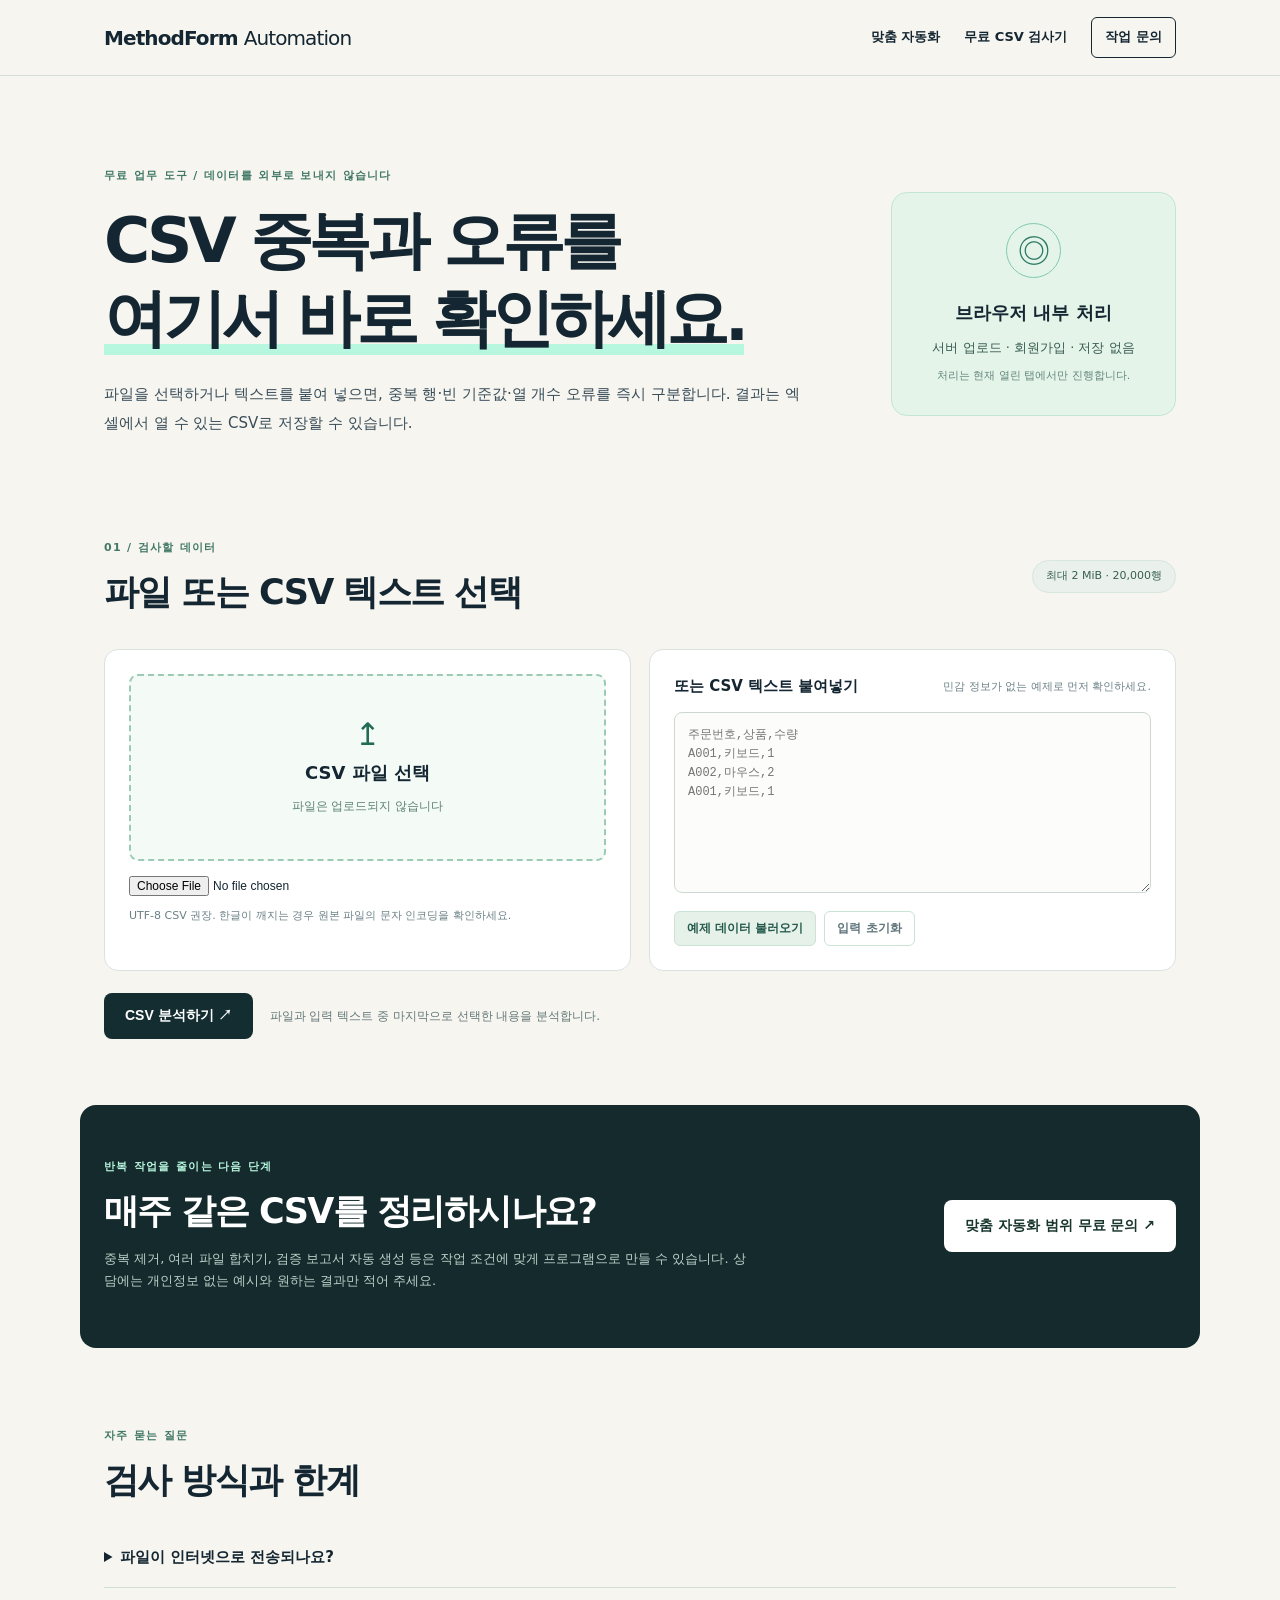
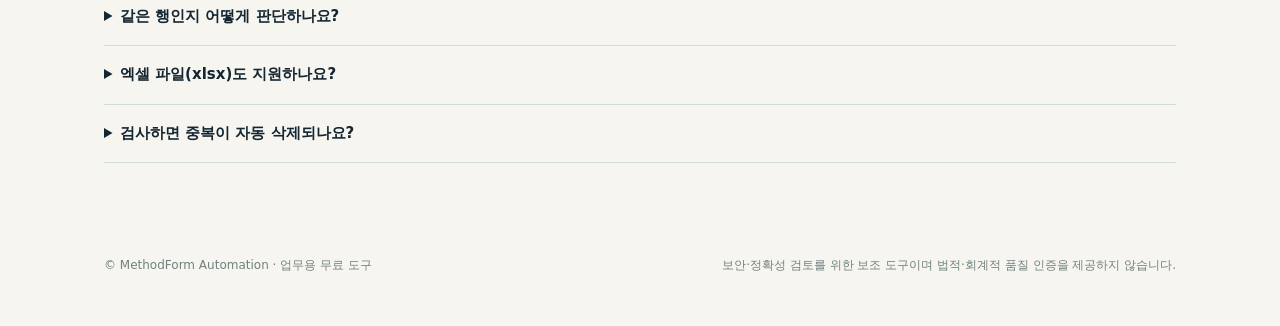
==== csv-checker.html @ 40ed43db "Build privacy-first CSV inspection utility and acquisition demo" ====
<!doctype html>
<html lang="ko">
<head>
<meta charset="utf-8">
<meta name="viewport" content="width=device-width, initial-scale=1">
<title>무료 CSV 중복·오류 검사기 | MethodForm Automation</title>
<meta name="description" content="설치·업로드 없이 CSV 파일의 중복 행과 열 개수 오류를 검사하고, 검토 결과를 CSV로 저장하세요. 모든 처리는 브라우저 안에서만 이루어집니다.">
<meta name="robots" content="index,follow">
<meta name="theme-color" content="#f6f5f0">
<link rel="canonical" href="https://melon3215.github.io/methodform-automation/csv-checker.html">
<link rel="icon" type="image/svg+xml" href="favicon.svg">
<link rel="stylesheet" href="site.css">
<link rel="stylesheet" href="checker.css">
<script type="module" src="checker.js"></script>
</head>
<body>
<header class="top"><a class="logo" href="./">MethodForm <span>Automation</span></a><nav aria-label="주요 메뉴"><a href="./#service">맞춤 자동화</a><a href="./csv-checker.html" aria-current="page">무료 CSV 검사기</a><a class="nav-cta" href="https://github.com/Melon3215/methodform-automation/issues/new?template=service-request.yml">작업 문의</a></nav></header>
<main>
<section class="checker-hero wrap">
  <div><p class="eyebrow">무료 업무 도구 / 데이터를 외부로 보내지 않습니다</p><h1>CSV 중복과 오류를<br><em>여기서 바로 확인하세요.</em></h1><p class="lead">파일을 선택하거나 텍스트를 붙여 넣으면, 중복 행·빈 기준값·열 개수 오류를 즉시 구분합니다. 결과는 엑셀에서 열 수 있는 CSV로 저장할 수 있습니다.</p></div>
  <div class="privacy-mark"><span class="privacy-icon" aria-hidden="true">◎</span><strong>브라우저 내부 처리</strong><span>서버 업로드 · 회원가입 · 저장 없음</span><small>처리는 현재 열린 탭에서만 진행합니다.</small></div>
</section>
<section class="tool wrap" aria-labelledby="tool-title">
  <div class="tool-head"><div><p class="eyebrow">01 / 검사할 데이터</p><h2 id="tool-title">파일 또는 CSV 텍스트 선택</h2></div><span class="limit-chip">최대 2 MiB · 20,000행</span></div>
  <div class="input-grid">
    <div class="upload-card"><label for="csv-file" class="upload-label"><span aria-hidden="true" class="upload-icon">↥</span><strong>CSV 파일 선택</strong><span>파일은 업로드되지 않습니다</span></label><input id="csv-file" type="file" accept=".csv,text/csv,text/plain" aria-describedby="file-help"><p id="file-help" class="minor">UTF-8 CSV 권장. 한글이 깨지는 경우 원본 파일의 문자 인코딩을 확인하세요.</p></div>
    <div class="paste-card"><label for="csv-text"><strong>또는 CSV 텍스트 붙여넣기</strong><span class="minor">민감 정보가 없는 예제로 먼저 확인하세요.</span></label><textarea id="csv-text" rows="8" spellcheck="false" placeholder="주문번호,상품,수량&#10;A001,키보드,1&#10;A002,마우스,2&#10;A001,키보드,1"></textarea><div class="small-actions"><button type="button" id="sample" class="minor-button">예제 데이터 불러오기</button><button type="button" id="clear" class="minor-button ghost">입력 초기화</button></div></div>
  </div>
  <div class="tool-actions"><button type="button" id="inspect" class="button main">CSV 분석하기 <span aria-hidden="true">↗</span></button><span id="input-message" role="status" aria-live="polite">파일과 입력 텍스트 중 마지막으로 선택한 내용을 분석합니다.</span></div>
</section>
<section id="results" class="results wrap" aria-labelledby="result-title" hidden>
  <div class="result-heading"><div><p class="eyebrow">02 / 데이터 검사 결과</p><h2 id="result-title">행별 검사 리포트</h2></div><button type="button" id="download" class="button quiet">검사 결과 CSV 저장 ↓</button></div>
  <div class="stat-grid">
    <article><span>검사한 데이터 행</span><strong id="total">—</strong></article>
    <article><span>중복 행</span><strong id="duplicate">—</strong></article>
    <article><span>열 개수 불일치</span><strong id="bad-columns">—</strong></article>
    <article><span>기준 열 빈칸</span><strong id="empty-key">—</strong></article>
  </div>
  <div class="review-settings"><div><h3>중복 확인 기준 열</h3><p>선택한 열의 값을 기준으로 비교합니다. 앞뒤 공백과 영문 대소문자 차이는 무시합니다.</p></div><fieldset id="key-fields"><legend class="sr-only">중복 확인 기준 열 선택</legend></fieldset></div>
  <div class="table-header"><p id="result-summary" role="status" aria-live="polite"></p><label for="status-filter">행 필터 <select id="status-filter"><option value="all">전체</option><option value="중복">중복</option><option value="열 개수 불일치">열 개수 불일치</option><option value="기준 열 빈칸">기준 열 빈칸</option><option value="정상">정상</option></select></label></div>
  <div class="table-scroll" tabindex="0" role="region" aria-label="검사 결과 표, 가로 스크롤 가능"><table><thead id="result-head"></thead><tbody id="result-body"></tbody></table></div>
  <div class="table-foot"><span>화면에는 최대 20개 행만 표시하며, 저장 파일에는 전체 검사 결과가 포함됩니다.</span><span>중복 행의 ‘최초행’은 원본 파일의 첫 발견 위치입니다.</span></div>
</section>
<section class="checker-cta wrap">
  <div><p class="eyebrow">반복 작업을 줄이는 다음 단계</p><h2>매주 같은 CSV를 정리하시나요?</h2><p>중복 제거, 여러 파일 합치기, 검증 보고서 자동 생성 등은 작업 조건에 맞게 프로그램으로 만들 수 있습니다. 상담에는 개인정보 없는 예시와 원하는 결과만 적어 주세요.</p></div>
  <a class="button white" href="https://github.com/Melon3215/methodform-automation/issues/new?template=service-request.yml">맞춤 자동화 범위 무료 문의 ↗</a>
</section>
<section class="faq wrap" aria-labelledby="faq-title"><p class="eyebrow">자주 묻는 질문</p><h2 id="faq-title">검사 방식과 한계</h2><details><summary>파일이 인터넷으로 전송되나요?</summary><p>아니요. 이 검사기는 파일의 내용을 브라우저에서만 읽습니다. 검사 결과를 서버에 보내거나 저장하지 않으며, 탭을 닫으면 분석 내용은 사라집니다. 민감한 파일은 사용 환경과 브라우저 확장 프로그램도 확인하세요.</p></details><details><summary>같은 행인지 어떻게 판단하나요?</summary><p>선택한 기준 열들의 값이 같은지를 확인합니다. 공백·영문 대소문자·호환 문자 차이를 정규화합니다. 두 번째 등장부터 중복으로 표시합니다. 열 개수가 다른 행과 기준값이 비어 있는 행은 따로 표시합니다.</p></details><details><summary>엑셀 파일(xlsx)도 지원하나요?</summary><p>현재는 쉼표·탭·세미콜론 구분의 UTF-8 텍스트 CSV만 지원합니다. Excel에서 ‘CSV UTF-8’로 저장해 검사하세요. 복잡한 엑셀 자동화는 맞춤 문의를 이용해 주세요.</p></details><details><summary>검사하면 중복이 자동 삭제되나요?</summary><p>아니요. 원본 보존을 우선해 중복 여부와 최초 등장 행을 표시한 리포트만 저장합니다. 실제 삭제·병합 작업은 데이터별 기준과 확인 절차가 필요합니다.</p></details></section>
</main>
<footer class="wrap"><p>© MethodForm Automation · 업무용 무료 도구</p><p>보안·정확성 검토를 위한 보조 도구이며 법적·회계적 품질 인증을 제공하지 않습니다.</p></footer>
</body></html>
---- site.css ----
:root{--ink:#142631;--teal:#b8f7df;--cream:#f6f5f0;--white:#fff;--muted:#546570;--line:#d7ddd8}*{box-sizing:border-box}html{scroll-behavior:smooth}body{margin:0;font-family:"Pretendard","Noto Sans KR",Apple SD Gothic Neo,system-ui,sans-serif;color:var(--ink);background:var(--cream);line-height:1.7}.wrap{max-width:1120px;padding-left:24px;padding-right:24px;margin-left:auto;margin-right:auto}.top{height:76px;padding:0 max(24px,calc((100% - 1120px)/2 + 24px));background:var(--cream);display:flex;justify-content:space-between;align-items:center;border-bottom:1px solid var(--line)}.logo{text-decoration:none;font-size:20px;font-weight:800;color:var(--ink);letter-spacing:-.045em}.logo span{font-weight:450}.top nav{display:flex;gap:24px;align-items:center}.top nav a{text-decoration:none;font-size:13px;color:var(--ink);font-weight:600}.top nav .nav-cta{border:1px solid var(--ink);padding:8px 13px;border-radius:6px}.eyebrow{color:#417866;text-transform:uppercase;letter-spacing:.12em;font-size:11px;font-weight:800}.hero{padding-top:104px;padding-bottom:106px}.hero h1{font-size:clamp(35px,5.9vw,71px);line-height:1.26;letter-spacing:-.07em;margin:22px 0 24px;font-weight:850}.hero em{font-style:normal;border-bottom:8px solid var(--teal)}.lead{max-width:770px;color:#394d58;font-size:17px;line-height:1.9}.actions{display:flex;gap:13px;flex-wrap:wrap;margin-top:32px}.button{display:inline-block;text-decoration:none;font-size:14px;font-weight:800;border-radius:8px;padding:14px 21px;transition:transform .12s ease,box-shadow .12s ease}.button:hover{transform:translateY(-2px)}.button.main{background:#132d30;color:#fff}.button.quiet{border:1px solid #bacac5;color:#213f3e}.note{color:var(--muted);font-size:12px;margin-top:19px}.free-tool-banner{padding-top:24px;padding-bottom:24px;display:flex;justify-content:space-between;align-items:center;gap:24px;background:#e7f7eb;border:1px solid #d2e9d9;border-radius:14px;margin-bottom:60px}.free-tool-banner h2{font-size:clamp(20px,2.3vw,28px);line-height:1.35;letter-spacing:-.04em;margin:5px 0}.free-tool-banner p:not(.eyebrow){font-size:13px;color:#45695a;margin:8px 0}.free-tool-banner .button{white-space:nowrap}@media(max-width:800px){.free-tool-banner{flex-direction:column;align-items:flex-start;margin-left:15px;margin-right:15px}.free-tool-banner .button{white-space:normal}}.proof{padding-top:70px;padding-bottom:85px;border-top:1px solid var(--line)}.section-head h2,.example h2,.process h2,.bottom h2{letter-spacing:-.055em;font-size:clamp(25px,3.5vw,42px);line-height:1.35;margin:12px 0}.section-head p:not(.eyebrow){max-width:680px;color:var(--muted)}.tiles{display:grid;grid-template-columns:repeat(3,1fr);gap:18px;margin-top:38px}.tiles article{background:#fff;padding:30px 26px;border-radius:12px;border:1px solid #e8eeeb;min-height:320px}.index{font-family:Georgia,serif;font-size:24px;color:#8cbcad}.tiles h3{font-size:20px;margin:21px 0 6px;letter-spacing:-.04em}.tiles p,.tiles li{font-size:14px;color:#4d616b}.tiles ul{padding-left:18px;margin-top:20px}.tiles li{margin-bottom:4px}.example{padding-top:76px;padding-bottom:88px;display:grid;grid-template-columns:1fr 1fr;gap:68px;align-items:center}.example p:not(.eyebrow){color:var(--muted)}.terminal{background:#142731;color:#e4fbf2;border-radius:13px;padding:23px 30px;box-shadow:0 17px 43px #17252618}.terminal pre{font-family:ui-monospace,Consolas,monospace;font-size:13px;line-height:1.85;overflow:auto;margin:20px 0}.terminal .dots{color:#b5c9c6;font-size:10px}.dots span{margin-left:10px;color:#7b9c9b}.terminal p{color:#92aaa5!important;font-size:11px}.process{padding-top:77px;padding-bottom:108px;border-top:1px solid var(--line)}.steps{display:grid;grid-template-columns:repeat(3,1fr);gap:30px;margin-top:35px}.steps b{display:inline-flex;width:38px;height:38px;border:1px solid #b1c0b9;justify-content:center;align-items:center;border-radius:50%}.steps h3{font-size:18px;margin:17px 0 8px}.steps p{font-size:14px;color:var(--muted)}.bottom{padding-top:64px;padding-bottom:74px;background:#142a2c;color:#fff;border-radius:16px;margin-bottom:60px}.bottom .eyebrow{color:#b8f7df}.bottom h2{font-size:clamp(29px,3.5vw,42px)}.bottom p{max-width:675px;color:#dae7e5}.bottom .button.white{background:white;color:#132e2c;margin-top:10px}.bottom .note{color:#bbd0ca}footer{display:flex;gap:30px;justify-content:space-between;font-size:12px;color:#71817f;padding-bottom:38px}@media(max-width:800px){.top nav a:not(.nav-cta){display:none}.hero{padding-top:65px;padding-bottom:70px}.tiles{grid-template-columns:1fr}.tiles article{min-height:unset}.example{grid-template-columns:1fr;gap:15px;padding-top:30px}.steps{grid-template-columns:1fr}.bottom{border-radius:0}.hero em{border-bottom-width:4px}footer{display:block}}
---- checker.css ----
.checker-hero{padding-top:80px;padding-bottom:76px;display:grid;grid-template-columns:minmax(0,1fr) 285px;align-items:center;gap:50px}.checker-hero h1{font-size:clamp(36px,5vw,63px);line-height:1.25;letter-spacing:-.07em;margin:16px 0 21px}.checker-hero h1 em{font-style:normal;box-shadow:inset 0 -11px #b8f7df}.checker-hero .lead{font-size:15px;max-width:710px}.privacy-mark{padding:30px 22px;background:#e4f4e9;border:1px solid #c3e6d4;border-radius:16px;display:flex;align-items:center;flex-direction:column;gap:8px;text-align:center}.privacy-icon{display:grid;place-items:center;border:1px solid #81c9b0;width:55px;height:55px;border-radius:50%;font-size:32px;font-family:serif;color:#2b7864}.privacy-mark strong{font-size:18px;margin-top:12px}.privacy-mark span:not(.privacy-icon){font-size:13px;color:#385b53}.privacy-mark small{font-size:11px;color:#64867d}.tool{padding-bottom:66px}.tool-head,.result-heading{display:flex;align-items:center;justify-content:space-between;gap:20px;margin-bottom:25px}.tool h2,.results h2,.checker-cta h2,.faq h2{letter-spacing:-.045em;font-size:clamp(25px,3vw,35px);line-height:1.35;margin:8px 0}.limit-chip{background:#eaf1ed;border:1px solid #d7e6df;padding:6px 13px;border-radius:99px;font-size:11px;color:#385e51;white-space:nowrap}.input-grid{display:grid;grid-template-columns:1fr 1fr;gap:18px}.upload-card,.paste-card{border:1px solid #dae2df;background:white;padding:24px;border-radius:14px;min-width:0}.upload-label{min-height:187px;display:flex;align-items:center;justify-content:center;flex-direction:column;gap:8px;border-radius:9px;border:2px dashed #9dcab5;background:#f4fbf7;cursor:pointer}.upload-label:hover{background:#eaf8f0}.upload-label:focus-within{outline:3px solid #76bfaa}.upload-icon{font-size:31px;line-height:1;color:#236b56}.upload-label strong{font-size:18px}.upload-label span:last-child{font-size:12px;color:#5d8172}.upload-card input{display:block;width:100%;margin:15px 0 0;font-size:12px}.minor{font-size:11px;color:#6b8086;line-height:1.6}.paste-card label{display:flex;align-items:center;justify-content:space-between;gap:12px;margin-bottom:12px}.paste-card label strong{font-size:15px}.paste-card textarea{width:100%;min-height:175px;resize:vertical;border:1px solid #cdd8d4;border-radius:8px;background:#fcfdfb;padding:13px;font-family:ui-monospace,Consolas,monospace;font-size:12px;line-height:1.6;color:#19342f}.paste-card textarea:focus,.review-settings input:focus-visible,.table-header select:focus-visible{outline:3px solid #b8f7df;outline-offset:2px}.small-actions{margin-top:10px;display:flex;flex-wrap:wrap;gap:8px}.minor-button{background:#e5f1e9;border:1px solid #c9e3d5;border-radius:6px;color:#25594c;cursor:pointer;padding:8px 12px;font:600 12px system-ui}.minor-button.ghost{background:#fff;color:#5e747a}.minor-button:hover{border-color:#68a68d}.tool-actions{display:flex;align-items:center;gap:17px;flex-wrap:wrap;margin-top:22px}.tool-actions button{border:0;cursor:pointer}.tool-actions>span{font-size:12px;color:#647879}.tool-actions .button[disabled],.result-heading .button[disabled]{opacity:.5;cursor:not-allowed}.results{margin-bottom:72px}.stat-grid{display:grid;grid-template-columns:repeat(4,1fr);gap:14px;margin:17px 0 23px}.stat-grid article{background:#fff;border:1px solid #dde5df;border-radius:12px;padding:19px 22px}.stat-grid span{display:block;font-size:12px;color:#596f68}.stat-grid strong{display:block;font-size:35px;line-height:1.3;letter-spacing:-.06em;margin-top:8px;font-variant-numeric:tabular-nums}.stat-grid article:nth-child(2) strong{color:#a44e32}.stat-grid article:nth-child(3) strong{color:#8e5a25}.review-settings{display:flex;justify-content:space-between;align-items:center;gap:20px;padding:22px;border:1px solid #d4e4dc;background:#eaf5ed;border-radius:12px;margin-bottom:22px}.review-settings h3{font-size:16px;margin:0 0 4px}.review-settings p{font-size:12px;color:#4d685d;margin:0}.review-settings fieldset{display:flex;gap:7px;flex-wrap:wrap;border:0;padding:0;max-width:510px}.key-choice{display:flex;align-items:center;gap:7px;white-space:nowrap;background:#fff;border:1px solid #d0dfd6;border-radius:7px;padding:7px 10px;font-size:12px;cursor:pointer}.key-choice:has(input:checked){background:#d0f5e1;border-color:#5bb58d;font-weight:700}.key-choice input{accent-color:#177854}.table-header{display:flex;justify-content:space-between;gap:20px;align-items:center;flex-wrap:wrap;margin-bottom:12px}.table-header p{font-size:12px;color:#486057}.table-header label{font-size:12px;font-weight:650}.table-header select{border:1px solid #bdcac3;background:white;border-radius:7px;padding:9px 13px;margin-left:10px;color:#29493e}.table-scroll{background:#fff;border:1px solid #dce5df;border-radius:12px;overflow:auto;max-height:530px}.table-scroll table{border-collapse:collapse;width:100%;font:12px ui-monospace,Consolas,monospace;text-align:left;white-space:nowrap}.table-scroll th{position:sticky;top:0;background:#eaf3ed;z-index:1;font-size:12px;color:#34584b;border-bottom:1px solid #c9dcd0}.table-scroll th,.table-scroll td{padding:12px 14px;border-right:1px solid #edf0ec;border-bottom:1px solid #f0f2ef;max-width:300px;overflow:hidden;text-overflow:ellipsis}.table-scroll td:empty::after{content:'—';color:#9baa9f}.table-scroll tr.flag-duplicate{background:#fff4ef}.table-scroll tr.flag-error{background:#fff9e8}.table-scroll tr:hover{filter:brightness(.98)}.table-scroll td .status{font:700 11px system-ui;padding:5px 8px;border-radius:5px;background:#eaf5ee;color:#286047}.table-scroll td .status.warning{background:#fff0df;color:#965b23}.table-scroll td .status.duplicate{background:#ffdfd2;color:#9d3f24}.table-foot{display:flex;justify-content:space-between;gap:12px;color:#61776c;font-size:11px;margin-top:11px}.checker-cta{background:#142a2c;color:#fff;border-radius:16px;padding-top:42px;padding-bottom:43px;display:flex;justify-content:space-between;align-items:center;gap:30px}.checker-cta .eyebrow{color:#b8f7df}.checker-cta h2{margin:8px 0}.checker-cta p:not(.eyebrow){max-width:650px;color:#b9d3ca;font-size:13px}.checker-cta .button.white{background:#fff;color:#18362d;white-space:nowrap}.faq{padding-top:68px;padding-bottom:80px}.faq h2{margin-bottom:25px}.faq details{border-bottom:1px solid #d1ded6;padding:16px 0}.faq summary{cursor:pointer;font-size:15px;font-weight:750}.faq details p{color:#4e655d;font-size:13px;line-height:1.8;max-width:830px}.sr-only{position:absolute;width:1px;height:1px;overflow:hidden;clip:rect(0,0,0,0);white-space:nowrap}.tool [hidden],.results[hidden]{display:none!important}.input-error{color:#a64229!important;font-weight:700}button:focus-visible,a:focus-visible,input:focus-visible,summary:focus-visible{outline:3px solid #63b99e;outline-offset:3px}
@media(max-width:920px){.checker-hero{grid-template-columns:1fr 210px;gap:20px}.input-grid{grid-template-columns:1fr}.checker-cta{align-items:flex-start;flex-direction:column}.review-settings{align-items:flex-start;flex-direction:column}.stat-grid{grid-template-columns:repeat(2,1fr)}}
@media(max-width:600px){.checker-hero{padding-top:45px;padding-bottom:30px;grid-template-columns:1fr}.privacy-mark{align-items:flex-start;text-align:left;padding:18px}.privacy-icon{display:none}.privacy-mark strong{margin:0}.checker-hero h1{font-size:37px}.tool-head,.result-heading{align-items:flex-start;flex-direction:column;gap:8px}.upload-card,.paste-card{padding:16px}.paste-card label{align-items:flex-start;flex-direction:column;gap:0}.review-settings{padding:16px}.stat-grid{gap:8px}.stat-grid article{padding:13px}.stat-grid strong{font-size:29px}.checker-cta{border-radius:0}.table-foot{flex-direction:column}.tool-actions .button{width:100%}.faq{padding-top:50px}.top .logo{font-size:17px}.top nav{gap:8px}.top nav a.nav-cta{padding:6px 9px;font-size:11px}}
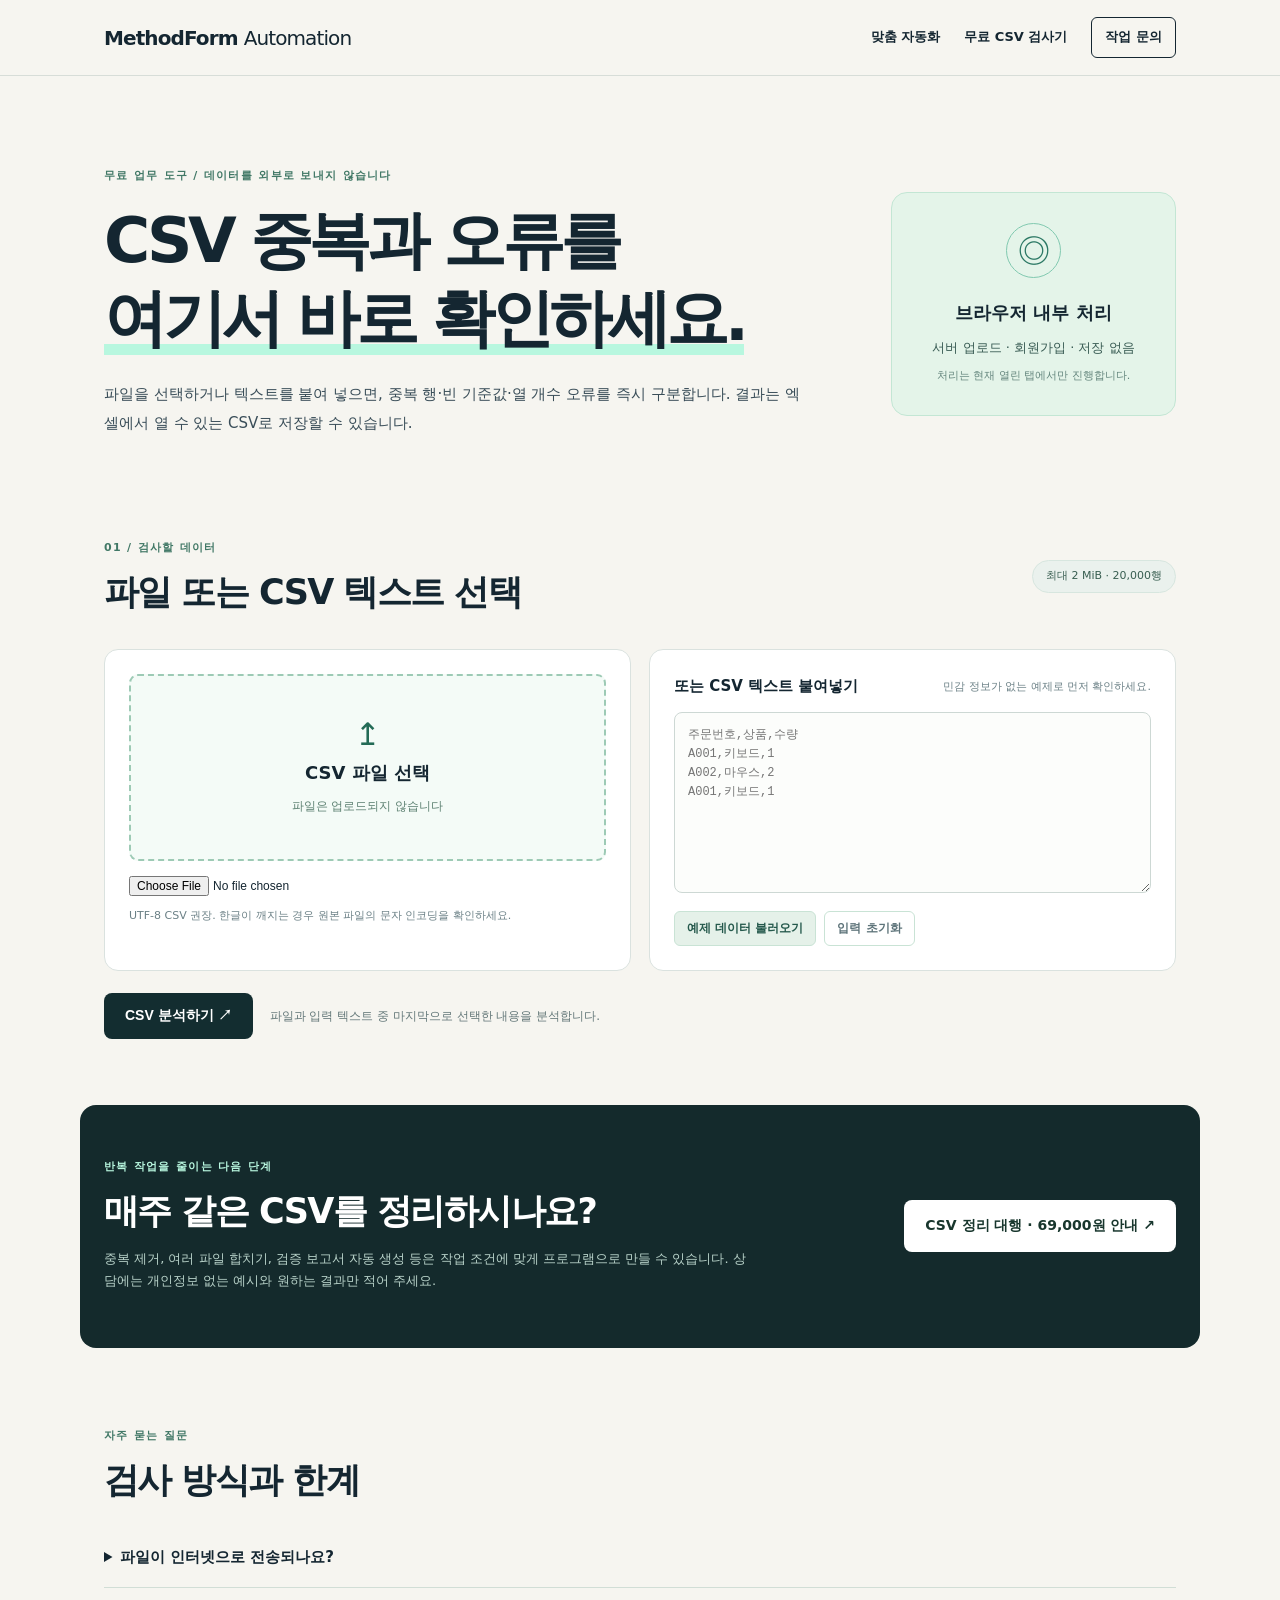
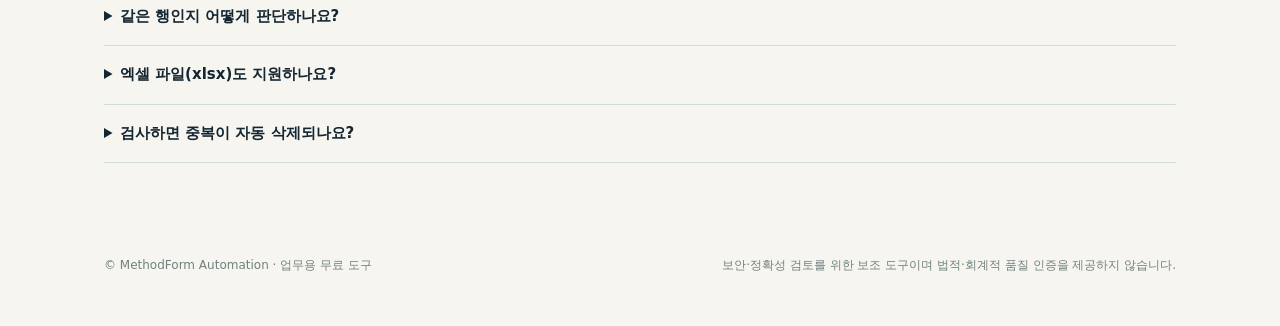
==== commit 88ab5de7: "Publish fixed-price CSV merge service and dedicated quote request" ====
--- a/csv-checker.html
+++ b/csv-checker.html
@@ -43,7 +43,7 @@
 </section>
 <section class="checker-cta wrap">
   <div><p class="eyebrow">반복 작업을 줄이는 다음 단계</p><h2>매주 같은 CSV를 정리하시나요?</h2><p>중복 제거, 여러 파일 합치기, 검증 보고서 자동 생성 등은 작업 조건에 맞게 프로그램으로 만들 수 있습니다. 상담에는 개인정보 없는 예시와 원하는 결과만 적어 주세요.</p></div>
-  <a class="button white" href="https://github.com/Melon3215/methodform-automation/issues/new?template=service-request.yml">맞춤 자동화 범위 무료 문의 ↗</a>
+  <a class="button white" href="csv-merge-service.html">CSV 정리 대행 · 69,000원 안내 ↗</a>
 </section>
 <section class="faq wrap" aria-labelledby="faq-title"><p class="eyebrow">자주 묻는 질문</p><h2 id="faq-title">검사 방식과 한계</h2><details><summary>파일이 인터넷으로 전송되나요?</summary><p>아니요. 이 검사기는 파일의 내용을 브라우저에서만 읽습니다. 검사 결과를 서버에 보내거나 저장하지 않으며, 탭을 닫으면 분석 내용은 사라집니다. 민감한 파일은 사용 환경과 브라우저 확장 프로그램도 확인하세요.</p></details><details><summary>같은 행인지 어떻게 판단하나요?</summary><p>선택한 기준 열들의 값이 같은지를 확인합니다. 공백·영문 대소문자·호환 문자 차이를 정규화합니다. 두 번째 등장부터 중복으로 표시합니다. 열 개수가 다른 행과 기준값이 비어 있는 행은 따로 표시합니다.</p></details><details><summary>엑셀 파일(xlsx)도 지원하나요?</summary><p>현재는 쉼표·탭·세미콜론 구분의 UTF-8 텍스트 CSV만 지원합니다. Excel에서 ‘CSV UTF-8’로 저장해 검사하세요. 복잡한 엑셀 자동화는 맞춤 문의를 이용해 주세요.</p></details><details><summary>검사하면 중복이 자동 삭제되나요?</summary><p>아니요. 원본 보존을 우선해 중복 여부와 최초 등장 행을 표시한 리포트만 저장합니다. 실제 삭제·병합 작업은 데이터별 기준과 확인 절차가 필요합니다.</p></details></section>
 </main>
--- a/site.css
+++ b/site.css
@@ -1 +1,15 @@
-:root{--ink:#142631;--teal:#b8f7df;--cream:#f6f5f0;--white:#fff;--muted:#546570;--line:#d7ddd8}*{box-sizing:border-box}html{scroll-behavior:smooth}body{margin:0;font-family:"Pretendard","Noto Sans KR",Apple SD Gothic Neo,system-ui,sans-serif;color:var(--ink);background:var(--cream);line-height:1.7}.wrap{max-width:1120px;padding-left:24px;padding-right:24px;margin-left:auto;margin-right:auto}.top{height:76px;padding:0 max(24px,calc((100% - 1120px)/2 + 24px));background:var(--cream);display:flex;justify-content:space-between;align-items:center;border-bottom:1px solid var(--line)}.logo{text-decoration:none;font-size:20px;font-weight:800;color:var(--ink);letter-spacing:-.045em}.logo span{font-weight:450}.top nav{display:flex;gap:24px;align-items:center}.top nav a{text-decoration:none;font-size:13px;color:var(--ink);font-weight:600}.top nav .nav-cta{border:1px solid var(--ink);padding:8px 13px;border-radius:6px}.eyebrow{color:#417866;text-transform:uppercase;letter-spacing:.12em;font-size:11px;font-weight:800}.hero{padding-top:104px;padding-bottom:106px}.hero h1{font-size:clamp(35px,5.9vw,71px);line-height:1.26;letter-spacing:-.07em;margin:22px 0 24px;font-weight:850}.hero em{font-style:normal;border-bottom:8px solid var(--teal)}.lead{max-width:770px;color:#394d58;font-size:17px;line-height:1.9}.actions{display:flex;gap:13px;flex-wrap:wrap;margin-top:32px}.button{display:inline-block;text-decoration:none;font-size:14px;font-weight:800;border-radius:8px;padding:14px 21px;transition:transform .12s ease,box-shadow .12s ease}.button:hover{transform:translateY(-2px)}.button.main{background:#132d30;color:#fff}.button.quiet{border:1px solid #bacac5;color:#213f3e}.note{color:var(--muted);font-size:12px;margin-top:19px}.free-tool-banner{padding-top:24px;padding-bottom:24px;display:flex;justify-content:space-between;align-items:center;gap:24px;background:#e7f7eb;border:1px solid #d2e9d9;border-radius:14px;margin-bottom:60px}.free-tool-banner h2{font-size:clamp(20px,2.3vw,28px);line-height:1.35;letter-spacing:-.04em;margin:5px 0}.free-tool-banner p:not(.eyebrow){font-size:13px;color:#45695a;margin:8px 0}.free-tool-banner .button{white-space:nowrap}@media(max-width:800px){.free-tool-banner{flex-direction:column;align-items:flex-start;margin-left:15px;margin-right:15px}.free-tool-banner .button{white-space:normal}}.proof{padding-top:70px;padding-bottom:85px;border-top:1px solid var(--line)}.section-head h2,.example h2,.process h2,.bottom h2{letter-spacing:-.055em;font-size:clamp(25px,3.5vw,42px);line-height:1.35;margin:12px 0}.section-head p:not(.eyebrow){max-width:680px;color:var(--muted)}.tiles{display:grid;grid-template-columns:repeat(3,1fr);gap:18px;margin-top:38px}.tiles article{background:#fff;padding:30px 26px;border-radius:12px;border:1px solid #e8eeeb;min-height:320px}.index{font-family:Georgia,serif;font-size:24px;color:#8cbcad}.tiles h3{font-size:20px;margin:21px 0 6px;letter-spacing:-.04em}.tiles p,.tiles li{font-size:14px;color:#4d616b}.tiles ul{padding-left:18px;margin-top:20px}.tiles li{margin-bottom:4px}.example{padding-top:76px;padding-bottom:88px;display:grid;grid-template-columns:1fr 1fr;gap:68px;align-items:center}.example p:not(.eyebrow){color:var(--muted)}.terminal{background:#142731;color:#e4fbf2;border-radius:13px;padding:23px 30px;box-shadow:0 17px 43px #17252618}.terminal pre{font-family:ui-monospace,Consolas,monospace;font-size:13px;line-height:1.85;overflow:auto;margin:20px 0}.terminal .dots{color:#b5c9c6;font-size:10px}.dots span{margin-left:10px;color:#7b9c9b}.terminal p{color:#92aaa5!important;font-size:11px}.process{padding-top:77px;padding-bottom:108px;border-top:1px solid var(--line)}.steps{display:grid;grid-template-columns:repeat(3,1fr);gap:30px;margin-top:35px}.steps b{display:inline-flex;width:38px;height:38px;border:1px solid #b1c0b9;justify-content:center;align-items:center;border-radius:50%}.steps h3{font-size:18px;margin:17px 0 8px}.steps p{font-size:14px;color:var(--muted)}.bottom{padding-top:64px;padding-bottom:74px;background:#142a2c;color:#fff;border-radius:16px;margin-bottom:60px}.bottom .eyebrow{color:#b8f7df}.bottom h2{font-size:clamp(29px,3.5vw,42px)}.bottom p{max-width:675px;color:#dae7e5}.bottom .button.white{background:white;color:#132e2c;margin-top:10px}.bottom .note{color:#bbd0ca}footer{display:flex;gap:30px;justify-content:space-between;font-size:12px;color:#71817f;padding-bottom:38px}@media(max-width:800px){.top nav a:not(.nav-cta){display:none}.hero{padding-top:65px;padding-bottom:70px}.tiles{grid-template-columns:1fr}.tiles article{min-height:unset}.example{grid-template-columns:1fr;gap:15px;padding-top:30px}.steps{grid-template-columns:1fr}.bottom{border-radius:0}.hero em{border-bottom-width:4px}footer{display:block}}+:root{--ink:#142631;--teal:#b8f7df;--cream:#f6f5f0;--white:#fff;--muted:#546570;--line:#d7ddd8}*{box-sizing:border-box}html{scroll-behavior:smooth}body{margin:0;font-family:"Pretendard","Noto Sans KR",Apple SD Gothic Neo,system-ui,sans-serif;color:var(--ink);background:var(--cream);line-height:1.7}.wrap{max-width:1120px;padding-left:24px;padding-right:24px;margin-left:auto;margin-right:auto}.top{height:76px;padding:0 max(24px,calc((100% - 1120px)/2 + 24px));background:var(--cream);display:flex;justify-content:space-between;align-items:center;border-bottom:1px solid var(--line)}.logo{text-decoration:none;font-size:20px;font-weight:800;color:var(--ink);letter-spacing:-.045em}.logo span{font-weight:450}.top nav{display:flex;gap:24px;align-items:center}.top nav a{text-decoration:none;font-size:13px;color:var(--ink);font-weight:600}.top nav .nav-cta{border:1px solid var(--ink);padding:8px 13px;border-radius:6px}.eyebrow{color:#417866;text-transform:uppercase;letter-spacing:.12em;font-size:11px;font-weight:800}.hero{padding-top:104px;padding-bottom:106px}.hero h1{font-size:clamp(35px,5.9vw,71px);line-height:1.26;letter-spacing:-.07em;margin:22px 0 24px;font-weight:850}.hero em{font-style:normal;border-bottom:8px solid var(--teal)}.lead{max-width:770px;color:#394d58;font-size:17px;line-height:1.9}.actions{display:flex;gap:13px;flex-wrap:wrap;margin-top:32px}.button{display:inline-block;text-decoration:none;font-size:14px;font-weight:800;border-radius:8px;padding:14px 21px;transition:transform .12s ease,box-shadow .12s ease}.button:hover{transform:translateY(-2px)}.button.main{background:#132d30;color:#fff}.button.quiet{border:1px solid #bacac5;color:#213f3e}.note{color:var(--muted);font-size:12px;margin-top:19px}.free-tool-banner{padding-top:24px;padding-bottom:24px;display:flex;justify-content:space-between;align-items:center;gap:24px;background:#e7f7eb;border:1px solid #d2e9d9;border-radius:14px;margin-bottom:60px}.free-tool-banner h2{font-size:clamp(20px,2.3vw,28px);line-height:1.35;letter-spacing:-.04em;margin:5px 0}.free-tool-banner p:not(.eyebrow){font-size:13px;color:#45695a;margin:8px 0}.free-tool-banner .button{white-space:nowrap}@media(max-width:800px){.free-tool-banner{flex-direction:column;align-items:flex-start;margin-left:15px;margin-right:15px}.free-tool-banner .button{white-space:normal}}.proof{padding-top:70px;padding-bottom:85px;border-top:1px solid var(--line)}.section-head h2,.example h2,.process h2,.bottom h2{letter-spacing:-.055em;font-size:clamp(25px,3.5vw,42px);line-height:1.35;margin:12px 0}.section-head p:not(.eyebrow){max-width:680px;color:var(--muted)}.tiles{display:grid;grid-template-columns:repeat(3,1fr);gap:18px;margin-top:38px}.tiles article{background:#fff;padding:30px 26px;border-radius:12px;border:1px solid #e8eeeb;min-height:320px}.index{font-family:Georgia,serif;font-size:24px;color:#8cbcad}.tiles h3{font-size:20px;margin:21px 0 6px;letter-spacing:-.04em}.tiles p,.tiles li{font-size:14px;color:#4d616b}.tiles ul{padding-left:18px;margin-top:20px}.tiles li{margin-bottom:4px}.example{padding-top:76px;padding-bottom:88px;display:grid;grid-template-columns:1fr 1fr;gap:68px;align-items:center}.example p:not(.eyebrow){color:var(--muted)}.terminal{background:#142731;color:#e4fbf2;border-radius:13px;padding:23px 30px;box-shadow:0 17px 43px #17252618}.terminal pre{font-family:ui-monospace,Consolas,monospace;font-size:13px;line-height:1.85;overflow:auto;margin:20px 0}.terminal .dots{color:#b5c9c6;font-size:10px}.dots span{margin-left:10px;color:#7b9c9b}.terminal p{color:#92aaa5!important;font-size:11px}.process{padding-top:77px;padding-bottom:108px;border-top:1px solid var(--line)}.steps{display:grid;grid-template-columns:repeat(3,1fr);gap:30px;margin-top:35px}.steps b{display:inline-flex;width:38px;height:38px;border:1px solid #b1c0b9;justify-content:center;align-items:center;border-radius:50%}.steps h3{font-size:18px;margin:17px 0 8px}.steps p{font-size:14px;color:var(--muted)}.bottom{padding-top:64px;padding-bottom:74px;background:#142a2c;color:#fff;border-radius:16px;margin-bottom:60px}.bottom .eyebrow{color:#b8f7df}.bottom h2{font-size:clamp(29px,3.5vw,42px)}.bottom p{max-width:675px;color:#dae7e5}.bottom .button.white{background:white;color:#132e2c;margin-top:10px}.bottom .note{color:#bbd0ca}footer{display:flex;gap:30px;justify-content:space-between;font-size:12px;color:#71817f;padding-bottom:38px}@media(max-width:800px){.top nav a:not(.nav-cta){display:none}.hero{padding-top:65px;padding-bottom:70px}.tiles{grid-template-columns:1fr}.tiles article{min-height:unset}.example{grid-template-columns:1fr;gap:15px;padding-top:30px}.steps{grid-template-columns:1fr}.bottom{border-radius:0}.hero em{border-bottom-width:4px}footer{display:block}}
+
+/* Scoped paid CSV service on the existing public storefront. */
+.fixed-offer{background:#e9f4eb;border:1px solid #d1e8d8;border-radius:15px;padding-top:35px;padding-bottom:35px;margin-bottom:70px}
+.fixed-offer-intro{display:flex;align-items:center;justify-content:space-between;gap:30px}
+.fixed-offer h2{font-size:clamp(22px,2.8vw,36px);letter-spacing:-.05em;line-height:1.35;margin:7px 0 11px}
+.fixed-offer h2 strong{color:#1b684f}
+.fixed-offer-intro p:not(.eyebrow){max-width:640px;font-size:13px;color:#536c5e;line-height:1.85;margin:0}
+.fixed-price{border:1px solid #b9dbc8;background:#fff;padding:22px 30px;flex-shrink:0;text-align:right;border-radius:12px}
+.fixed-price strong{font-size:36px;letter-spacing:-.055em;color:#164e41;display:block;line-height:1.3}
+.fixed-price span{display:block;color:#647e70;font-size:11px}
+.fixed-offer-foot{display:flex;align-items:center;justify-content:space-between;gap:18px;border-top:1px solid #c5dfcb;padding-top:22px;margin-top:24px}
+.fixed-offer-foot>span{font-size:12px;color:#537562}
+.fixed-offer-foot .button{font-size:12px}
+@media(max-width:800px){.fixed-offer{margin-left:15px;margin-right:15px;padding:25px 20px}.fixed-offer-intro{align-items:flex-start;flex-direction:column}.fixed-price{width:100%;text-align:left;padding:15px 20px}.fixed-offer-foot{align-items:flex-start;flex-direction:column}.fixed-offer-foot .button{width:100%;text-align:center}}
